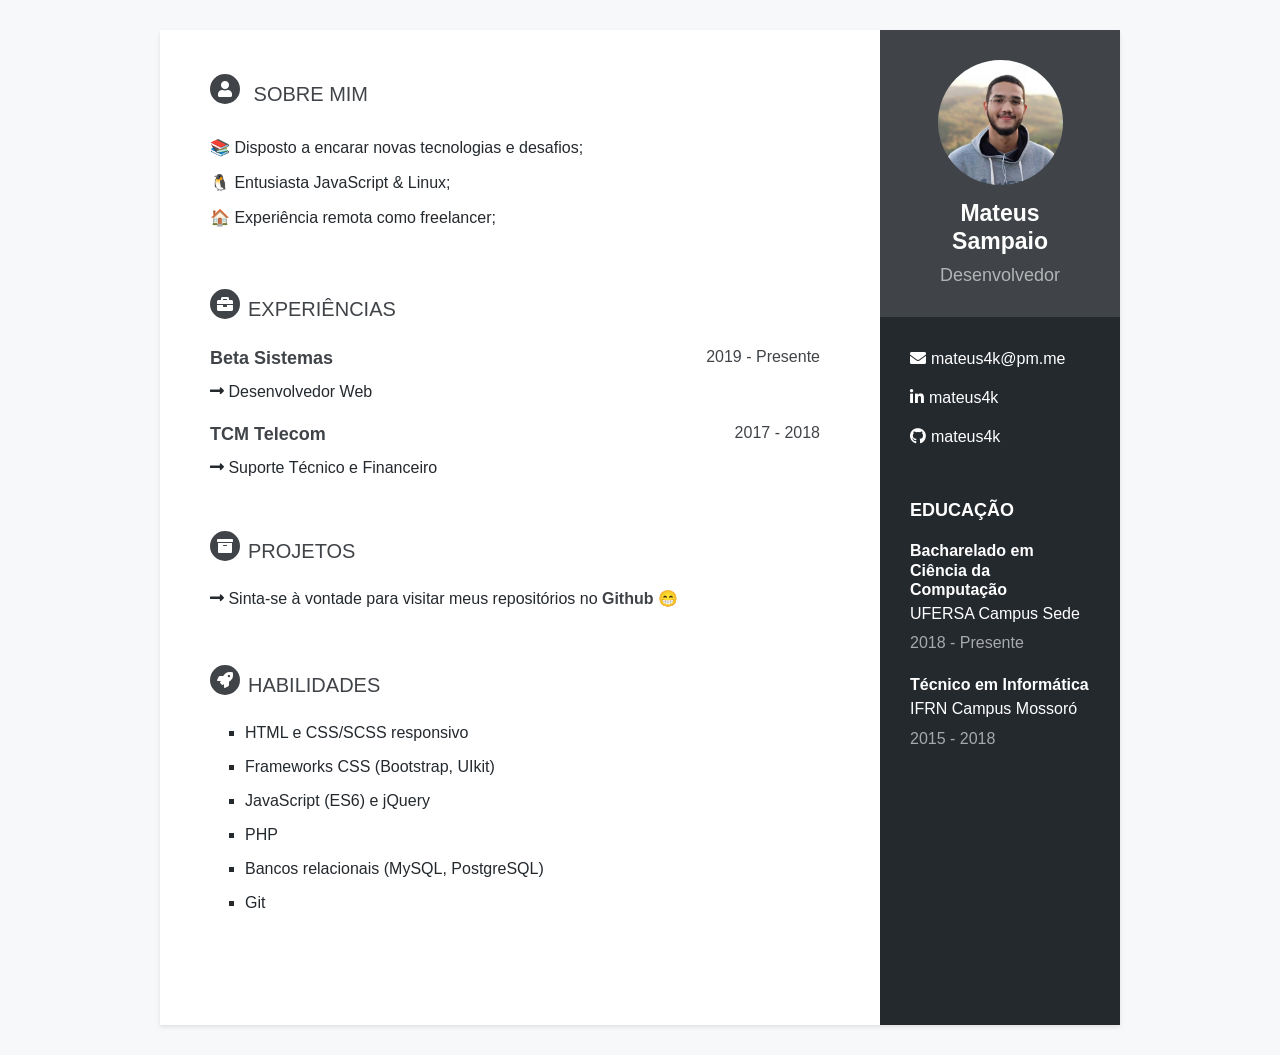
==== index.html @ e85c739e ":zap: Refatoração de código e atualização de conteúdo" ====
<!DOCTYPE html>
<html lang="pt-br">
  <head>
    <meta charset="UTF-8" />
    <meta name="viewport" content="width=device-width, initial-scale=1.0" />
    <meta http-equiv="X-UA-Compatible" content="ie=edge" />
    <meta name="description" content="Portfolio on Github Page" />
    <meta name="author" content="Mateus4k" />
    <title>Mateus Sampaio</title>
    <link rel="shortcut icon" href="assets/images/favicon.ico" />
    <link
      rel="stylesheet"
      href="https://stackpath.bootstrapcdn.com/bootstrap/4.3.1/css/bootstrap.min.css"
      integrity="sha384-ggOyR0iXCbMQv3Xipma34MD+dH/1fQ784/j6cY/iJTQUOhcWr7x9JvoRxT2MZw1T"
      crossorigin="anonymous"
    />
    <link
      rel="stylesheet"
      href="https://use.fontawesome.com/releases/v5.8.1/css/all.css"
      integrity="sha384-50oBUHEmvpQ+1lW4y57PTFmhCaXp0ML5d60M1M7uH2+nqUivzIebhndOJK28anvf"
      crossorigin="anonymous"
    />
    <link rel="stylesheet" href="./assets/css/style.css" />
  </head>
  <body>
    <div class="wrapper">
      <div class="sidebar-wrapper">
        <div class="profile-container">
          <img
            class="profile rounded-circle"
            src="assets/images/profile.png"
            id="profile"
          />
          <h1 class="name" id="name">Mateus Sampaio</h1>
          <h3 class="tagline">Desenvolvedor</h3>
        </div>

        <div class="contact-container container-block">
          <ul class="list-unstyled contact-list">
            <li>
              <i class="fas fa-envelope"></i
              ><a href="mailto: mateus4k@pm.me">mateus4k@pm.me</a>
            </li>
            <li>
              <i class="fab fa-linkedin-in"></i
              ><a
                href="https://www.linkedin.com/in/mateus4k"
                target="_blank"
                rel="noopener noreferrer"
                >mateus4k</a
              >
            </li>
            <li>
              <i class="fab fa-github"></i
              ><a
                href="https://github.com/mateus4k"
                target="_blank"
                rel="noopener noreferrer"
                >mateus4k</a
              >
            </li>
          </ul>
        </div>
        <div class="education-container container-block">
          <h2 class="container-block-title">Educação</h2>
          <div class="item">
            <h4 class="degree">Bacharelado em Ciência da Computação</h4>
            <h5 class="meta">
              <a
                href="https://cc.ufersa.edu.br/"
                target="_blank"
                rel="noopener noreferrer"
                >UFERSA Campus Sede</a
              >
            </h5>
            <div class="time">2018 - Presente</div>
          </div>
          <div class="item">
            <h4 class="degree">Técnico em Informática</h4>
            <h5 class="meta">
              <a
                href="http://portal.ifrn.edu.br/ensino/cursos/cursos-tecnicos-de-nivel-medio/tecnico-integrado/tecnico-em-informatica/"
                target="_blank"
                rel="noopener noreferrer"
                >IFRN Campus Mossoró</a
              >
            </h5>
            <div class="time">2015 - 2018</div>
          </div>
        </div>
      </div>

      <div class="main-wrapper">
        <section class="section">
          <h2 class="section-title">
            <span class="icon-holder"><i class="fas fa-user"></i></span>
            Sobre mim
          </h2>
          <div class="summary">
            <p>
              📚 Disposto a encarar novas tecnologias e desafios;<br />
              🐧 Entusiasta JavaScript & Linux;<br />
              🏠 Experiência remota como freelancer;<br />
            </p>
          </div>
        </section>

        <section class="section">
          <h2 class="section-title">
            <span class="icon-holder"><i class="fas fa-briefcase"></i></span
            >Experiências
          </h2>

          <div class="experience">
            <div class="meta">
              <div class="upper-row">
                <div class="company">
                  <a
                    href="http://betasistemas.com/beta/"
                    target="_blank"
                    rel="noopener noreferrer"
                    >Beta Sistemas</a
                  >
                </div>
                <div class="time">2019 - Presente</div>
              </div>
              <h3 class="job-title">
                <i class="fa fa-long-arrow-alt-right"></i>
                Desenvolvedor Web
              </h3>
            </div>
          </div>

          <div class="experience">
            <div class="meta">
              <div class="upper-row">
                <div class="company">
                  <a
                    href="https://tcmhd.com.br/"
                    target="_blank"
                    rel="noopener noreferrer"
                    >TCM Telecom</a
                  >
                </div>
                <div class="time">2017 - 2018</div>
              </div>
              <h3 class="job-title">
                <i class="fa fa-long-arrow-alt-right"></i>
                Suporte Técnico e Financeiro
              </h3>
            </div>
          </div>
        </section>

        <section class="section projects-section">
          <h2 class="section-title">
            <span class="icon-holder"><i class="fas fa-archive"></i></span
            >Projetos
          </h2>
          <div class="intro">
            <p>
              <i class="fa fa-long-arrow-alt-right"></i>
              Sinta-se à vontade para visitar meus repositórios no
              <a
                href="https://github.com/mateus4k"
                target="_blank"
                rel="noopener noreferrer"
                >Github</a
              >
              😁
            </p>
          </div>
        </section>

        <section class="skills-section section">
          <h2 class="section-title">
            <span class="icon-holder"><i class="fas fa-rocket"></i></span
            >Habilidades
          </h2>
          <ul>
            <li>HTML e CSS/SCSS responsivo</li>
            <li>Frameworks CSS (Bootstrap, UIkit)</li>
            <li>JavaScript (ES6) e jQuery</li>
            <li>PHP</li>
            <li>Bancos relacionais (MySQL, PostgreSQL)</li>
            <li>Git</li>
          </ul>
        </section>
      </div>
    </div>

    <!-- <footer class="footer"><small class="copyright">Designed with <i class="fas fa-heart"></i> by <a href="http://themes.3rdwavemedia.com" target="_blank" rel="noopener noreferrer">Xiaoying Riley</a> for developers</small></footer> -->

    <script
      src="https://code.jquery.com/jquery-3.3.1.slim.min.js"
      integrity="sha384-q8i/X+965DzO0rT7abK41JStQIAqVgRVzpbzo5smXKp4YfRvH+8abtTE1Pi6jizo"
      crossorigin="anonymous"
    ></script>
    <script
      src="https://cdnjs.cloudflare.com/ajax/libs/popper.js/1.14.7/umd/popper.min.js"
      integrity="sha384-UO2eT0CpHqdSJQ6hJty5KVphtPhzWj9WO1clHTMGa3JDZwrnQq4sF86dIHNDz0W1"
      crossorigin="anonymous"
    ></script>
    <script
      src="https://stackpath.bootstrapcdn.com/bootstrap/4.3.1/js/bootstrap.min.js"
      integrity="sha384-JjSmVgyd0p3pXB1rRibZUAYoIIy6OrQ6VrjIEaFf/nJGzIxFDsf4x0xIM+B07jRM"
      crossorigin="anonymous"
    ></script>
  </body>
</html>
---- assets/css/style.css ----
/*! 
 * Designed with  by Xiaoying Riley for developers
 * Template Name: Orbit - Bootstrap 4 Resume/CV Template for Developers
 * Version: 2.0
 * Author: Xiaoying Riley
 * Copyright: 3rd Wave Media
 * Twitter: @3rdwave_themes
 * License: Creative Commons Attribution 3.0 License
 * Website: http://themes.3rdwavemedia.com/
*/

:root {
  --lightGrey: #404448;
  --darkGrey: #24292e;
  --iceWhite: #f6f8fa;
}

* {
  margin: 0;
  box-sizing: border-box;
  outline: 0;
  transition: all 0.3s;
}

html,
body {
  font-family: sans-serif;
  font-size: 16px;
  color: var(--darkGrey);
  background: var(--iceWhite);
}

h1,
h2,
h3,
h4,
h5,
h6 {
  font-weight: 700;
}

a {
  color: var(--lightGrey);
}

a:hover {
  text-decoration: none;
  color: var(--darkGrey);
}

a:focus {
  text-decoration: none;
}

p {
  line-height: 1.5;
}

.wrapper {
  background: var(--darkGrey);
  max-width: 960px;
  margin: 30px auto;
  position: relative;
  -webkit-box-shadow: 0px 2px 4px rgba(0, 0, 0, 0.1);
  -moz-box-shadow: 0px 2px 4px rgba(0, 0, 0, 0.1);
  box-shadow: 0px 2px 4px rgba(0, 0, 0, 0.1);
}

.sidebar-wrapper {
  background: var(--darkGrey);
  position: absolute;
  right: 0;
  width: 240px;
  height: 100%;
  min-height: 800px;
  color: white;
}

.sidebar-wrapper a {
  color: white;
}

.sidebar-wrapper .profile-container {
  padding: 30px;
  background: var(--lightGrey);
  text-align: center;
  color: white;
}

.sidebar-wrapper .name {
  font-size: 32px;
  font-weight: 900;
  margin-top: 0;
  margin-bottom: 10px;
}

.sidebar-wrapper .tagline {
  color: rgba(255, 255, 255, 0.6);
  font-size: 18px;
  font-weight: 400;
  margin-top: 0;
  margin-bottom: 0;
}

.sidebar-wrapper .profile {
  margin-bottom: 15px;
}

.sidebar-wrapper .contact-list .svg-inline--fa {
  margin-right: 5px;
  font-size: 20px;
  vertical-align: middle;
}

.sidebar-wrapper .contact-list li {
  margin-bottom: 15px;
}

.sidebar-wrapper .contact-list li:last-child {
  margin-bottom: 0;
}

.sidebar-wrapper .contact-list .email .svg-inline--fa {
  font-size: 16px;
}

.sidebar-wrapper .container-block {
  padding: 30px;
}

.sidebar-wrapper .container-block-title {
  text-transform: uppercase;
  font-size: 18px;
  font-weight: 700;
  margin-top: 0;
  margin-bottom: 15px;
}

.sidebar-wrapper .degree {
  font-size: 16px;
  margin-top: 0;
  margin-bottom: 5px;
}
.sidebar-wrapper .education-container {
  margin-top: -25px;
  margin-bottom: 10px;
}

.sidebar-wrapper .education-container .meta {
  color: rgba(255, 255, 255, 0.6);
  font-weight: 500;
  font-size: 16px;
}

.sidebar-wrapper .education-container .time {
  color: rgba(255, 255, 255, 0.6);
  font-weight: 500;
  margin-bottom: 0px;
}

.sidebar-wrapper .education-container .item {
  margin-top: 20px;
  margin-bottom: 20px;
}

.sidebar-wrapper .languages-container .lang-desc {
  color: rgba(255, 255, 255, 0.6);
}

.sidebar-wrapper .languages-list {
  margin-bottom: 0;
}

.sidebar-wrapper .languages-list li {
  margin-bottom: 10px;
}

.sidebar-wrapper .languages-list li:last-child {
  margin-bottom: 0;
}

.sidebar-wrapper .interests-list {
  margin-bottom: 0;
}

.sidebar-wrapper .interests-list li {
  margin-bottom: 10px;
}

.sidebar-wrapper .interests-list li:last-child {
  margin-bottom: 0;
}

.main-wrapper {
  background: white;
  padding: 50px;
  padding-right: 300px;
}

.main-wrapper .summary p {
  line-height: 35px;
}

.main-wrapper .section-title {
  text-transform: uppercase;
  font-size: 20px;
  font-weight: 500;
  color: var(--lightGrey);
  position: relative;
  margin-top: 0;
  margin-bottom: 20px;
}

.main-wrapper .section-title .icon-holder {
  width: 30px;
  height: 30px;
  margin-right: 8px;
  display: inline-block;
  color: white;
  -webkit-border-radius: 50%;
  -moz-border-radius: 50%;
  -ms-border-radius: 50%;
  -o-border-radius: 50%;
  border-radius: 50%;
  -moz-background-clip: padding;
  -webkit-background-clip: padding-box;
  background-clip: padding-box;
  background: var(--lightGrey);
  text-align: center;
  font-size: 16px;
  position: relative;
  top: -6px;
}

.main-wrapper .section-title .fas {
  margin: -6px;
  margin-bottom: -6px;
  padding: 13px;
}

.main-wrapper .section-title .icon-holder .svg-inline--fa {
  font-size: 14px;
  margin-top: 6px;
}

i .section-title .fas {
  top: -160px;
}
i .section-title .fab {
  top: -16px;
}

.main-wrapper .section {
  margin-bottom: 60px;
}

.main-wrapper .upper-row {
  position: relative;
  overflow: hidden;
  margin-bottom: 2px;
}

.main-wrapper .experience {
  margin-top: 20px;
  margin-bottom: 20px;
}

.main-wrapper .job-title {
  color: var(--darkGrey);
  font-size: 16px;
  margin-top: 10px;
  font-weight: 400;
}

.main-wrapper .time {
  position: absolute;
  right: 0;
  top: 0;
  color: var(--lightGrey);
}

.main-wrapper .company a {
  margin-bottom: 10px;
  color: var(--lightGrey);
  font-size: 18px;
  font-weight: bold;
}

.main-wrapper .project-title {
  font-size: 16px;
  font-weight: 400;
  margin-top: 0;
  margin-bottom: 5px;
  font-weight: bold;
}

.main-wrapper .projects-section .intro {
  font-weight: 400;
  margin-bottom: 30px;
}

.main-wrapper .projects-section .intro a {
  color: var(--lightGrey);
  font-weight: 600;
  text-decoration: none;
}

.main-wrapper .projects-section .item {
  margin-bottom: 15px;
}

.skills-section .footer {
  padding: 30px;
  padding-top: 30px;
}

.skills-section ul {
  margin-left: -5px;
  list-style-type: square;
}

.skills-section ul li {
  margin-top: 10px;
  margin-bottom: 10px;
}

@media (max-width: 767.98px) {
  .wrapper {
    margin: 0 auto;
  }

  .sidebar-wrapper {
    position: static;
    width: inherit;
  }
  .main-wrapper {
    padding: 30px;
  }
  .main-wrapper .time {
    position: static;
    display: block;
    margin-top: 5px;
  }
  .main-wrapper .upper-row {
    margin-bottom: 0;
  }
}

#profile {
  max-width: 125px;
  max-height: 125px;
  width: auto;
  height: auto;
}

#name {
  font-size: 23px;
}

.fas {
  padding: 0 5px 0 0;
}
.fab {
  padding: 0 5px 0 0;
}
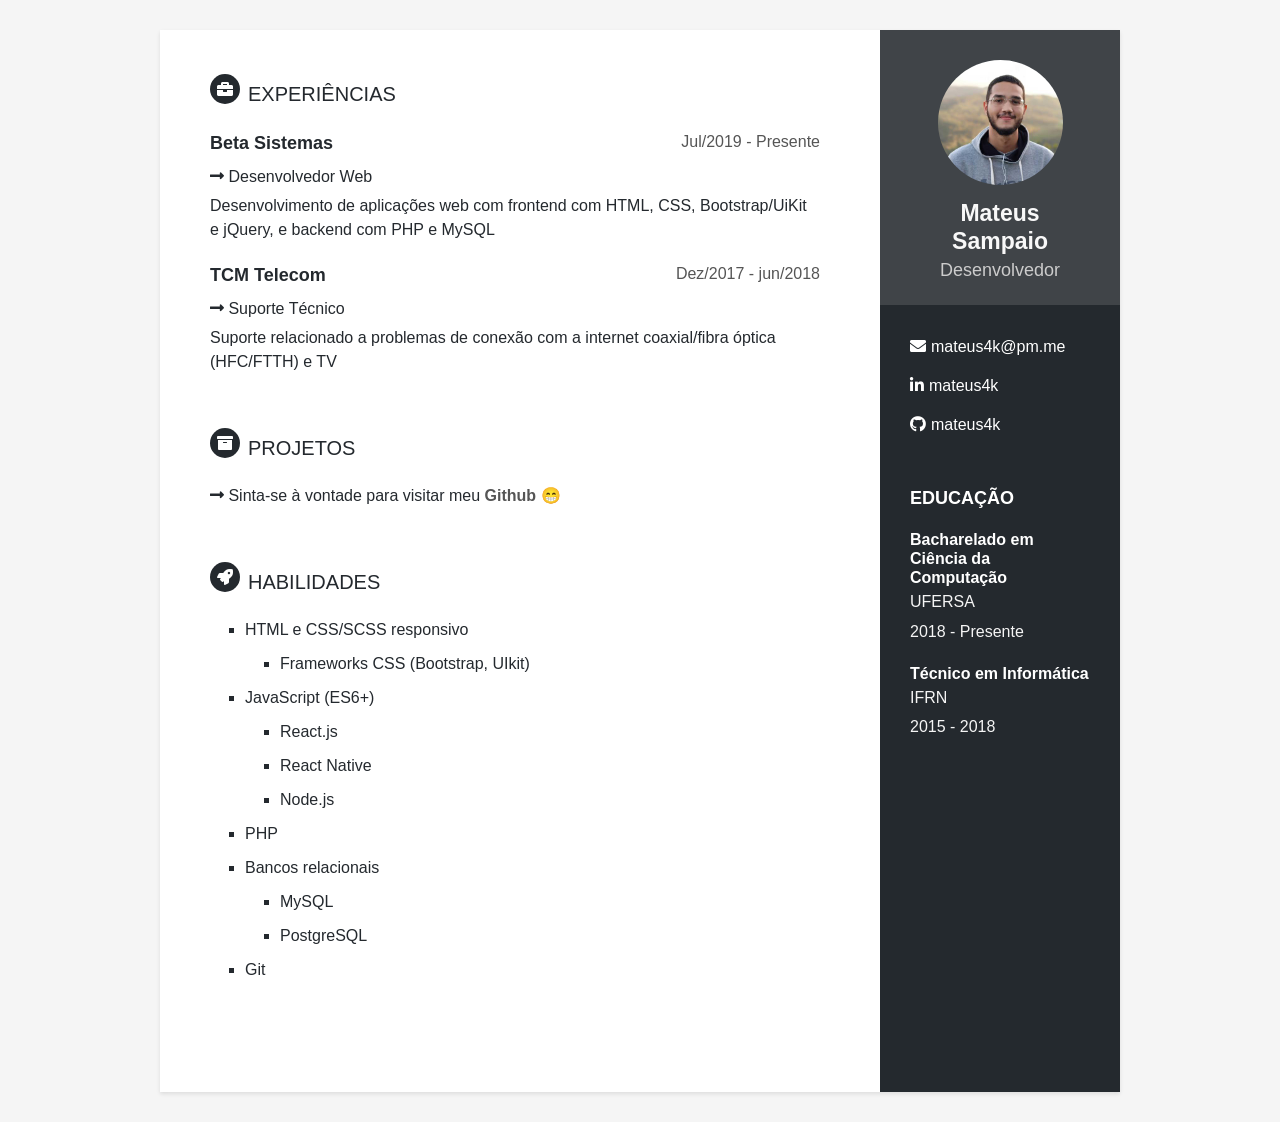
==== commit e3f810c7: ":rocket: Themecolor" ====
--- a/index.html
+++ b/index.html
@@ -65,45 +65,27 @@
           <h2 class="container-block-title">Educação</h2>
           <div class="item">
             <h4 class="degree">Bacharelado em Ciência da Computação</h4>
-            <h5 class="meta">
-              <a
-                href="https://cc.ufersa.edu.br/"
-                target="_blank"
-                rel="noopener noreferrer"
-                >UFERSA Campus Sede</a
-              >
-            </h5>
+            <h5 class="meta">UFERSA</h5>
             <div class="time">2018 - Presente</div>
           </div>
           <div class="item">
             <h4 class="degree">Técnico em Informática</h4>
-            <h5 class="meta">
-              <a
-                href="http://portal.ifrn.edu.br/ensino/cursos/cursos-tecnicos-de-nivel-medio/tecnico-integrado/tecnico-em-informatica/"
-                target="_blank"
-                rel="noopener noreferrer"
-                >IFRN Campus Mossoró</a
-              >
-            </h5>
+            <h5 class="meta">IFRN</h5>
             <div class="time">2015 - 2018</div>
           </div>
         </div>
       </div>
 
       <div class="main-wrapper">
-        <section class="section">
+        <!-- <section class="section">
           <h2 class="section-title">
             <span class="icon-holder"><i class="fas fa-user"></i></span>
             Sobre mim
           </h2>
           <div class="summary">
-            <p>
-              📚 Disposto a encarar novas tecnologias e desafios;<br />
-              🐧 Entusiasta JavaScript & Linux;<br />
-              🏠 Experiência remota como freelancer;<br />
-            </p>
-          </div>
-        </section>
+            <p></p>
+          </div>
+        </section> -->
 
         <section class="section">
           <h2 class="section-title">
@@ -119,15 +101,20 @@
                     href="http://betasistemas.com/beta/"
                     target="_blank"
                     rel="noopener noreferrer"
-                    >Beta Sistemas</a
                   >
+                    Beta Sistemas
+                  </a>
                 </div>
-                <div class="time">2019 - Presente</div>
+                <div class="time">Jul/2019 - Presente</div>
               </div>
               <h3 class="job-title">
                 <i class="fa fa-long-arrow-alt-right"></i>
                 Desenvolvedor Web
               </h3>
+              <span class="job-description">
+                Desenvolvimento de aplicações web com frontend com HTML, CSS,
+                Bootstrap/UiKit e jQuery, e backend com PHP e MySQL
+              </span>
             </div>
           </div>
 
@@ -142,12 +129,16 @@
                     >TCM Telecom</a
                   >
                 </div>
-                <div class="time">2017 - 2018</div>
+                <div class="time">Dez/2017 - jun/2018</div>
               </div>
               <h3 class="job-title">
                 <i class="fa fa-long-arrow-alt-right"></i>
-                Suporte Técnico e Financeiro
+                Suporte Técnico
               </h3>
+              <span class="job-description">
+                Suporte relacionado a problemas de conexão com a internet
+                coaxial/fibra óptica (HFC/FTTH) e TV
+              </span>
             </div>
           </div>
         </section>
@@ -160,7 +151,7 @@
           <div class="intro">
             <p>
               <i class="fa fa-long-arrow-alt-right"></i>
-              Sinta-se à vontade para visitar meus repositórios no
+              Sinta-se à vontade para visitar meu
               <a
                 href="https://github.com/mateus4k"
                 target="_blank"
@@ -179,18 +170,27 @@
           </h2>
           <ul>
             <li>HTML e CSS/SCSS responsivo</li>
-            <li>Frameworks CSS (Bootstrap, UIkit)</li>
-            <li>JavaScript (ES6) e jQuery</li>
+            <ul>
+              <li>Frameworks CSS (Bootstrap, UIkit)</li>
+            </ul>
+            <li>JavaScript (ES6+)</li>
+            <ul>
+              <li>React.js</li>
+              <li>React Native</li>
+              <li>Node.js</li>
+            </ul>
             <li>PHP</li>
-            <li>Bancos relacionais (MySQL, PostgreSQL)</li>
+            <li>Bancos relacionais</li>
+            <ul>
+              <li>MySQL</li>
+              <li>PostgreSQL</li>
+            </ul>
             <li>Git</li>
           </ul>
         </section>
       </div>
     </div>
 
-    <!-- <footer class="footer"><small class="copyright">Designed with <i class="fas fa-heart"></i> by <a href="http://themes.3rdwavemedia.com" target="_blank" rel="noopener noreferrer">Xiaoying Riley</a> for developers</small></footer> -->
-
     <script
       src="https://code.jquery.com/jquery-3.3.1.slim.min.js"
       integrity="sha384-q8i/X+965DzO0rT7abK41JStQIAqVgRVzpbzo5smXKp4YfRvH+8abtTE1Pi6jizo"
--- a/assets/css/style.css
+++ b/assets/css/style.css
@@ -10,9 +10,12 @@
 */
 
 :root {
-  --lightGrey: #404448;
-  --darkGrey: #24292e;
-  --iceWhite: #f6f8fa;
+  --themeColor: #404448;
+  --nameColor: #f8f8f8;
+  --descriptionColor: #ccc;
+  --black: #24292e;
+  --grey: #555;
+  --iceWhite: #f5f5f5;
 }
 
 * {
@@ -24,9 +27,9 @@
 
 html,
 body {
-  font-family: sans-serif;
-  font-size: 16px;
-  color: var(--darkGrey);
+  font-family: 'Open Sans', sans-serif;
+  font-size: 16px;
+  color: var(--black);
   background: var(--iceWhite);
 }
 
@@ -40,12 +43,12 @@
 }
 
 a {
-  color: var(--lightGrey);
+  color: var(--black);
 }
 
 a:hover {
   text-decoration: none;
-  color: var(--darkGrey);
+  color: var(--black);
 }
 
 a:focus {
@@ -57,7 +60,7 @@
 }
 
 .wrapper {
-  background: var(--darkGrey);
+  background: var(--black);
   max-width: 960px;
   margin: 30px auto;
   position: relative;
@@ -67,12 +70,11 @@
 }
 
 .sidebar-wrapper {
-  background: var(--darkGrey);
+  background: var(--black);
   position: absolute;
   right: 0;
   width: 240px;
   height: 100%;
-  min-height: 800px;
   color: white;
 }
 
@@ -82,9 +84,9 @@
 
 .sidebar-wrapper .profile-container {
   padding: 30px;
-  background: var(--lightGrey);
+  background: var(--themeColor);
   text-align: center;
-  color: white;
+  color: var(--nameColor);
 }
 
 .sidebar-wrapper .name {
@@ -95,11 +97,11 @@
 }
 
 .sidebar-wrapper .tagline {
-  color: rgba(255, 255, 255, 0.6);
+  color: var(--descriptionColor);
   font-size: 18px;
   font-weight: 400;
-  margin-top: 0;
-  margin-bottom: 0;
+  margin: 0 auto;
+  line-height: 10px;
 }
 
 .sidebar-wrapper .profile {
@@ -147,13 +149,13 @@
 }
 
 .sidebar-wrapper .education-container .meta {
-  color: rgba(255, 255, 255, 0.6);
+  color: var(--iceWhite);
   font-weight: 500;
   font-size: 16px;
 }
 
 .sidebar-wrapper .education-container .time {
-  color: rgba(255, 255, 255, 0.6);
+  color: var(--iceWhite);
   font-weight: 500;
   margin-bottom: 0px;
 }
@@ -164,7 +166,7 @@
 }
 
 .sidebar-wrapper .languages-container .lang-desc {
-  color: rgba(255, 255, 255, 0.6);
+  color: var(--iceWhite);
 }
 
 .sidebar-wrapper .languages-list {
@@ -205,7 +207,7 @@
   text-transform: uppercase;
   font-size: 20px;
   font-weight: 500;
-  color: var(--lightGrey);
+  color: var(--black);
   position: relative;
   margin-top: 0;
   margin-bottom: 20px;
@@ -225,7 +227,7 @@
   -moz-background-clip: padding;
   -webkit-background-clip: padding-box;
   background-clip: padding-box;
-  background: var(--lightGrey);
+  background: var(--black);
   text-align: center;
   font-size: 16px;
   position: relative;
@@ -266,7 +268,7 @@
 }
 
 .main-wrapper .job-title {
-  color: var(--darkGrey);
+  color: var(--black);
   font-size: 16px;
   margin-top: 10px;
   font-weight: 400;
@@ -276,12 +278,12 @@
   position: absolute;
   right: 0;
   top: 0;
-  color: var(--lightGrey);
+  color: var(--grey);
 }
 
 .main-wrapper .company a {
   margin-bottom: 10px;
-  color: var(--lightGrey);
+  color: var(--black);
   font-size: 18px;
   font-weight: bold;
 }
@@ -300,7 +302,7 @@
 }
 
 .main-wrapper .projects-section .intro a {
-  color: var(--lightGrey);
+  color: var(--grey);
   font-weight: 600;
   text-decoration: none;
 }
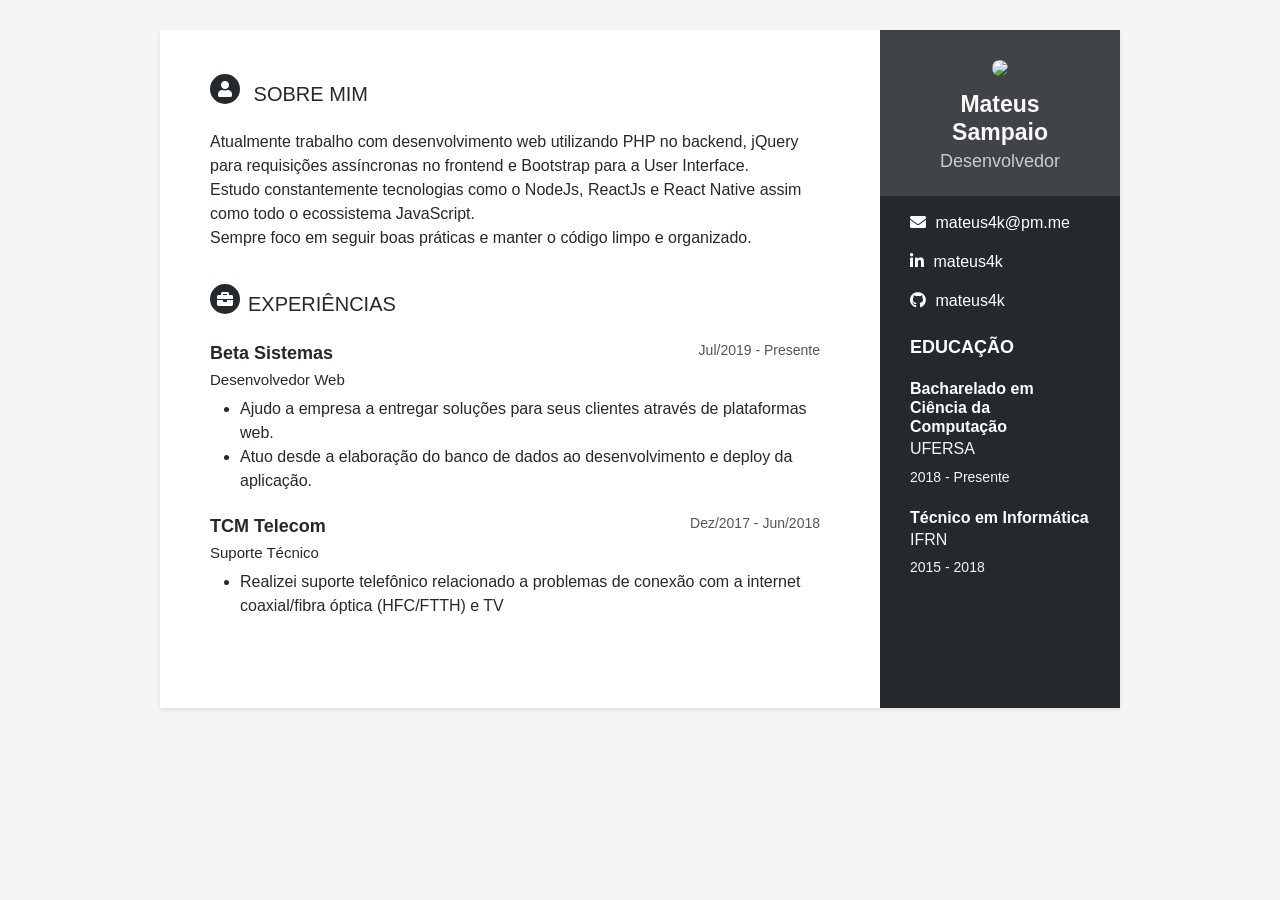
==== commit 4d6a4170: ":rocket: Some info updates" ====
--- a/index.html
+++ b/index.html
@@ -24,40 +24,42 @@
   </head>
   <body>
     <div class="wrapper">
+      <!-- SIDEBAR -->
       <div class="sidebar-wrapper">
         <div class="profile-container">
           <img
             class="profile rounded-circle"
-            src="assets/images/profile.png"
+            src="https://avatars0.githubusercontent.com/u/30202634?s=460&v=4"
             id="profile"
           />
           <h1 class="name" id="name">Mateus Sampaio</h1>
           <h3 class="tagline">Desenvolvedor</h3>
         </div>
-
         <div class="contact-container container-block">
           <ul class="list-unstyled contact-list">
             <li>
-              <i class="fas fa-envelope"></i
-              ><a href="mailto: mateus4k@pm.me">mateus4k@pm.me</a>
+              <i class="fas fa-envelope"></i>
+              <a href="mailto: mateus4k@pm.me">mateus4k@pm.me</a>
             </li>
             <li>
-              <i class="fab fa-linkedin-in"></i
-              ><a
+              <i class="fab fa-linkedin-in"></i>
+              <a
                 href="https://www.linkedin.com/in/mateus4k"
                 target="_blank"
                 rel="noopener noreferrer"
-                >mateus4k</a
               >
+                mateus4k
+              </a>
             </li>
             <li>
-              <i class="fab fa-github"></i
-              ><a
+              <i class="fab fa-github"></i>
+              <a
                 href="https://github.com/mateus4k"
                 target="_blank"
                 rel="noopener noreferrer"
-                >mateus4k</a
               >
+                mateus4k
+              </a>
             </li>
           </ul>
         </div>
@@ -76,17 +78,30 @@
         </div>
       </div>
 
+      <!-- MAIN -->
       <div class="main-wrapper">
-        <!-- <section class="section">
+        <!-- SOBRE MIM -->
+        <section class="section">
           <h2 class="section-title">
             <span class="icon-holder"><i class="fas fa-user"></i></span>
             Sobre mim
           </h2>
           <div class="summary">
-            <p></p>
-          </div>
-        </section> -->
-
+            <p>
+              Atualmente trabalho com desenvolvimento web utilizando PHP no
+              backend, jQuery para requisições assíncronas no frontend e
+              Bootstrap para a User Interface.
+              <br />
+              Estudo constantemente tecnologias como o NodeJs, ReactJs e React
+              Native assim como todo o ecossistema JavaScript.
+              <br />
+              Sempre foco em seguir boas práticas e manter o código limpo e
+              organizado.
+            </p>
+          </div>
+        </section>
+
+        <!-- EXPERIÊNCIAS -->
         <section class="section">
           <h2 class="section-title">
             <span class="icon-holder"><i class="fas fa-briefcase"></i></span
@@ -108,12 +123,19 @@
                 <div class="time">Jul/2019 - Presente</div>
               </div>
               <h3 class="job-title">
-                <i class="fa fa-long-arrow-alt-right"></i>
                 Desenvolvedor Web
               </h3>
               <span class="job-description">
-                Desenvolvimento de aplicações web com frontend com HTML, CSS,
-                Bootstrap/UiKit e jQuery, e backend com PHP e MySQL
+                <ul>
+                  <li>
+                    Ajudo a empresa a entregar soluções para seus clientes
+                    através de plataformas web.
+                  </li>
+                  <li>
+                    Atuo desde a elaboração do banco de dados ao desenvolvimento
+                    e deploy da aplicação.
+                  </li>
+                </ul>
               </span>
             </div>
           </div>
@@ -126,31 +148,36 @@
                     href="https://tcmhd.com.br/"
                     target="_blank"
                     rel="noopener noreferrer"
-                    >TCM Telecom</a
                   >
+                    TCM Telecom
+                  </a>
                 </div>
-                <div class="time">Dez/2017 - jun/2018</div>
+                <div class="time">Dez/2017 - Jun/2018</div>
               </div>
               <h3 class="job-title">
-                <i class="fa fa-long-arrow-alt-right"></i>
                 Suporte Técnico
               </h3>
               <span class="job-description">
-                Suporte relacionado a problemas de conexão com a internet
-                coaxial/fibra óptica (HFC/FTTH) e TV
+                <ul>
+                  <li>
+                    Realizei suporte telefônico relacionado a problemas de
+                    conexão com a internet coaxial/fibra óptica (HFC/FTTH) e TV
+                  </li>
+                </ul>
               </span>
             </div>
           </div>
         </section>
 
-        <section class="section projects-section">
+        <!-- PROJETOS -->
+        <!-- <section class="section projects-section">
           <h2 class="section-title">
             <span class="icon-holder"><i class="fas fa-archive"></i></span
             >Projetos
           </h2>
           <div class="intro">
             <p>
-              <i class="fa fa-long-arrow-alt-right"></i>
+              <i class="fa fa-angle-right fa-xs"></i>
               Sinta-se à vontade para visitar meu
               <a
                 href="https://github.com/mateus4k"
@@ -161,9 +188,10 @@
               😁
             </p>
           </div>
-        </section>
-
-        <section class="skills-section section">
+        </section> -->
+
+        <!-- HABILIDADES -->
+        <!-- <section class="skills-section section">
           <h2 class="section-title">
             <span class="icon-holder"><i class="fas fa-rocket"></i></span
             >Habilidades
@@ -187,10 +215,9 @@
             </ul>
             <li>Git</li>
           </ul>
-        </section>
+        </section> -->
       </div>
     </div>
-
     <script
       src="https://code.jquery.com/jquery-3.3.1.slim.min.js"
       integrity="sha384-q8i/X+965DzO0rT7abK41JStQIAqVgRVzpbzo5smXKp4YfRvH+8abtTE1Pi6jizo"
--- a/assets/css/style.css
+++ b/assets/css/style.css
@@ -127,21 +127,21 @@
 }
 
 .sidebar-wrapper .container-block {
-  padding: 30px;
+  padding: 15px 30px;
 }
 
 .sidebar-wrapper .container-block-title {
   text-transform: uppercase;
   font-size: 18px;
   font-weight: 700;
+  margin: 3px 0;
+}
+
+.sidebar-wrapper .degree {
+  font-size: 16px;
+  font-weight: 600;
   margin-top: 0;
-  margin-bottom: 15px;
-}
-
-.sidebar-wrapper .degree {
-  font-size: 16px;
-  margin-top: 0;
-  margin-bottom: 5px;
+  margin-bottom: 3px;
 }
 .sidebar-wrapper .education-container {
   margin-top: -25px;
@@ -200,7 +200,7 @@
 }
 
 .main-wrapper .summary p {
-  line-height: 35px;
+  line-height: 24px;
 }
 
 .main-wrapper .section-title {
@@ -253,7 +253,7 @@
 }
 
 .main-wrapper .section {
-  margin-bottom: 60px;
+  margin-bottom: 40px;
 }
 
 .main-wrapper .upper-row {
@@ -269,8 +269,8 @@
 
 .main-wrapper .job-title {
   color: var(--black);
-  font-size: 16px;
-  margin-top: 10px;
+  font-size: 15px;
+  margin-top: 4px;
   font-weight: 400;
 }
 
@@ -278,6 +278,10 @@
   position: absolute;
   right: 0;
   top: 0;
+}
+
+.time {
+  font-size: 14px;
   color: var(--grey);
 }
 
@@ -365,3 +369,7 @@
 .fab {
   padding: 0 5px 0 0;
 }
+
+.job-description ul {
+  margin-left: -10px;
+}
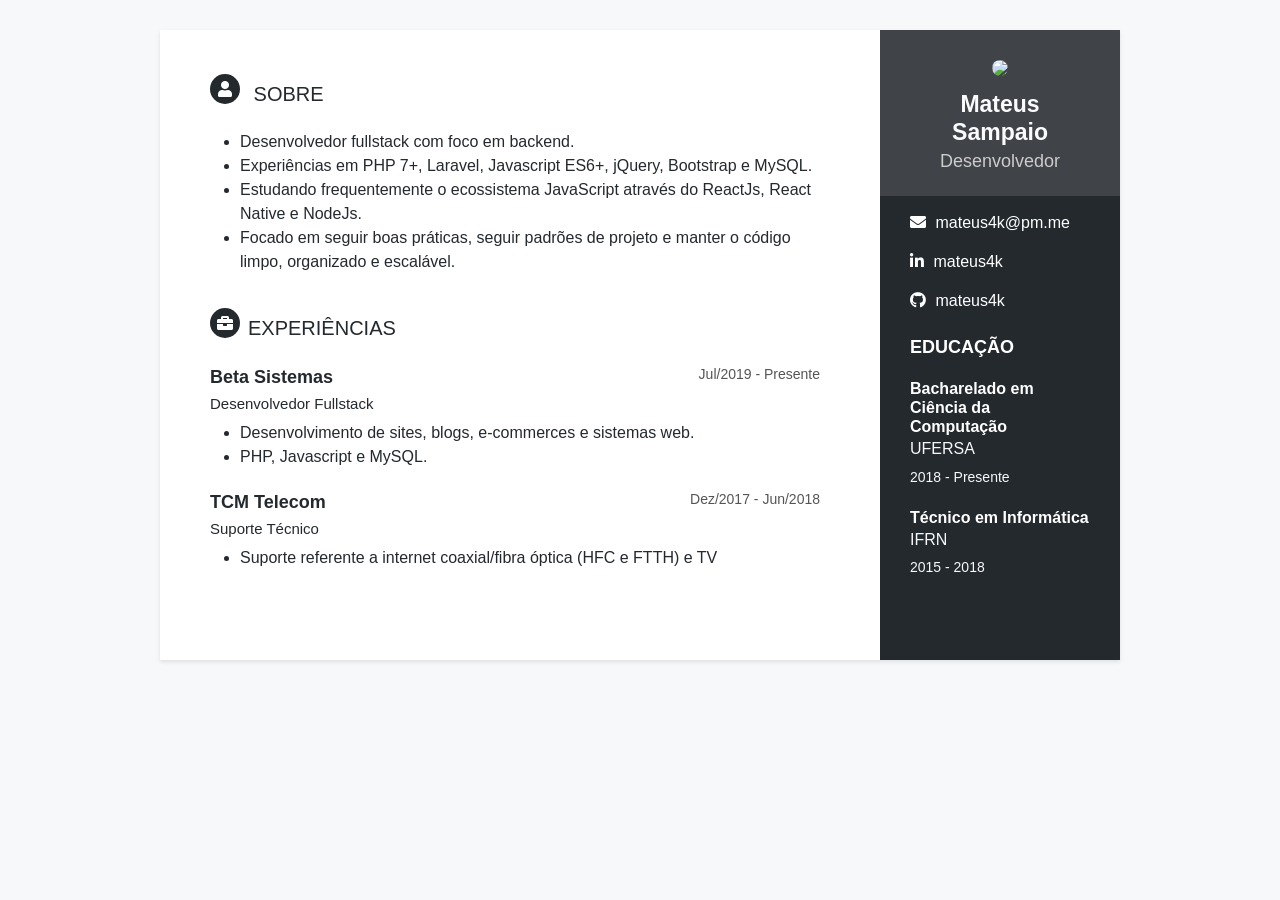
==== commit b6f65ad8: ":star: Update info" ====
--- a/index.html
+++ b/index.html
@@ -33,7 +33,7 @@
             id="profile"
           />
           <h1 class="name" id="name">Mateus Sampaio</h1>
-          <h3 class="tagline">Desenvolvedor</h3>
+          <h4 class="tagline">Desenvolvedor</h4>
         </div>
         <div class="contact-container container-block">
           <ul class="list-unstyled contact-list">
@@ -84,20 +84,26 @@
         <section class="section">
           <h2 class="section-title">
             <span class="icon-holder"><i class="fas fa-user"></i></span>
-            Sobre mim
+            Sobre
           </h2>
           <div class="summary">
-            <p>
-              Atualmente trabalho com desenvolvimento web utilizando PHP no
-              backend, jQuery para requisições assíncronas no frontend e
-              Bootstrap para a User Interface.
-              <br />
-              Estudo constantemente tecnologias como o NodeJs, ReactJs e React
-              Native assim como todo o ecossistema JavaScript.
-              <br />
-              Sempre foco em seguir boas práticas e manter o código limpo e
-              organizado.
-            </p>
+            <ul>
+              <li>
+                Desenvolvedor fullstack com foco em backend.
+              </li>
+              <li>
+                Experiências em PHP 7+, Laravel, Javascript ES6+, jQuery,
+                Bootstrap e MySQL.
+              </li>
+              <li>
+                Estudando frequentemente o ecossistema JavaScript através do
+                ReactJs, React Native e NodeJs.
+              </li>
+              <li>
+                Focado em seguir boas práticas, seguir padrões de projeto e
+                manter o código limpo, organizado e escalável.
+              </li>
+            </ul>
           </div>
         </section>
 
@@ -123,17 +129,15 @@
                 <div class="time">Jul/2019 - Presente</div>
               </div>
               <h3 class="job-title">
-                Desenvolvedor Web
+                Desenvolvedor Fullstack
               </h3>
               <span class="job-description">
                 <ul>
                   <li>
-                    Ajudo a empresa a entregar soluções para seus clientes
-                    através de plataformas web.
+                    Desenvolvimento de sites, blogs, e-commerces e sistemas web.
                   </li>
                   <li>
-                    Atuo desde a elaboração do banco de dados ao desenvolvimento
-                    e deploy da aplicação.
+                    PHP, Javascript e MySQL.
                   </li>
                 </ul>
               </span>
@@ -160,62 +164,14 @@
               <span class="job-description">
                 <ul>
                   <li>
-                    Realizei suporte telefônico relacionado a problemas de
-                    conexão com a internet coaxial/fibra óptica (HFC/FTTH) e TV
+                    Suporte referente a internet coaxial/fibra óptica (HFC e
+                    FTTH) e TV
                   </li>
                 </ul>
               </span>
             </div>
           </div>
         </section>
-
-        <!-- PROJETOS -->
-        <!-- <section class="section projects-section">
-          <h2 class="section-title">
-            <span class="icon-holder"><i class="fas fa-archive"></i></span
-            >Projetos
-          </h2>
-          <div class="intro">
-            <p>
-              <i class="fa fa-angle-right fa-xs"></i>
-              Sinta-se à vontade para visitar meu
-              <a
-                href="https://github.com/mateus4k"
-                target="_blank"
-                rel="noopener noreferrer"
-                >Github</a
-              >
-              😁
-            </p>
-          </div>
-        </section> -->
-
-        <!-- HABILIDADES -->
-        <!-- <section class="skills-section section">
-          <h2 class="section-title">
-            <span class="icon-holder"><i class="fas fa-rocket"></i></span
-            >Habilidades
-          </h2>
-          <ul>
-            <li>HTML e CSS/SCSS responsivo</li>
-            <ul>
-              <li>Frameworks CSS (Bootstrap, UIkit)</li>
-            </ul>
-            <li>JavaScript (ES6+)</li>
-            <ul>
-              <li>React.js</li>
-              <li>React Native</li>
-              <li>Node.js</li>
-            </ul>
-            <li>PHP</li>
-            <li>Bancos relacionais</li>
-            <ul>
-              <li>MySQL</li>
-              <li>PostgreSQL</li>
-            </ul>
-            <li>Git</li>
-          </ul>
-        </section> -->
       </div>
     </div>
     <script
--- a/assets/css/style.css
+++ b/assets/css/style.css
@@ -11,11 +11,11 @@
 
 :root {
   --themeColor: #404448;
-  --nameColor: #f8f8f8;
+  --nameColor: #fafbfc;
   --descriptionColor: #ccc;
   --black: #24292e;
   --grey: #555;
-  --iceWhite: #f5f5f5;
+  --iceWhite: #f6f8fa;
 }
 
 * {
@@ -27,7 +27,7 @@
 
 html,
 body {
-  font-family: 'Open Sans', sans-serif;
+  font-family: "Open Sans", sans-serif;
   font-size: 16px;
   color: var(--black);
   background: var(--iceWhite);
@@ -199,8 +199,8 @@
   padding-right: 300px;
 }
 
-.main-wrapper .summary p {
-  line-height: 24px;
+.main-wrapper .summary ul {
+  margin-left: -10px;
 }
 
 .main-wrapper .section-title {
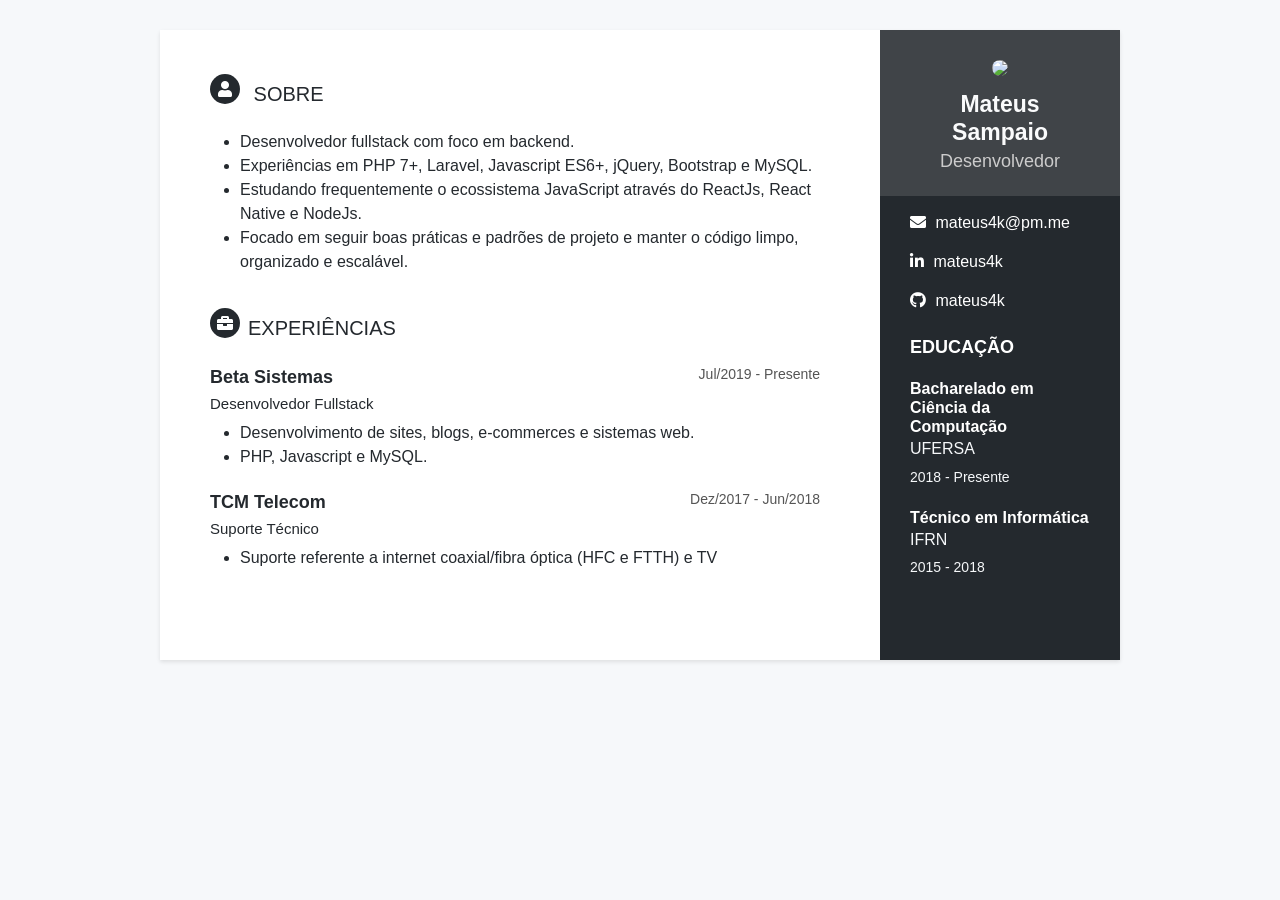
==== commit 52726653: "Fix grammatical concordance error" ====
--- a/index.html
+++ b/index.html
@@ -100,8 +100,8 @@
                 ReactJs, React Native e NodeJs.
               </li>
               <li>
-                Focado em seguir boas práticas, seguir padrões de projeto e
-                manter o código limpo, organizado e escalável.
+                Focado em seguir boas práticas e padrões de projeto e manter o
+                código limpo, organizado e escalável.
               </li>
             </ul>
           </div>
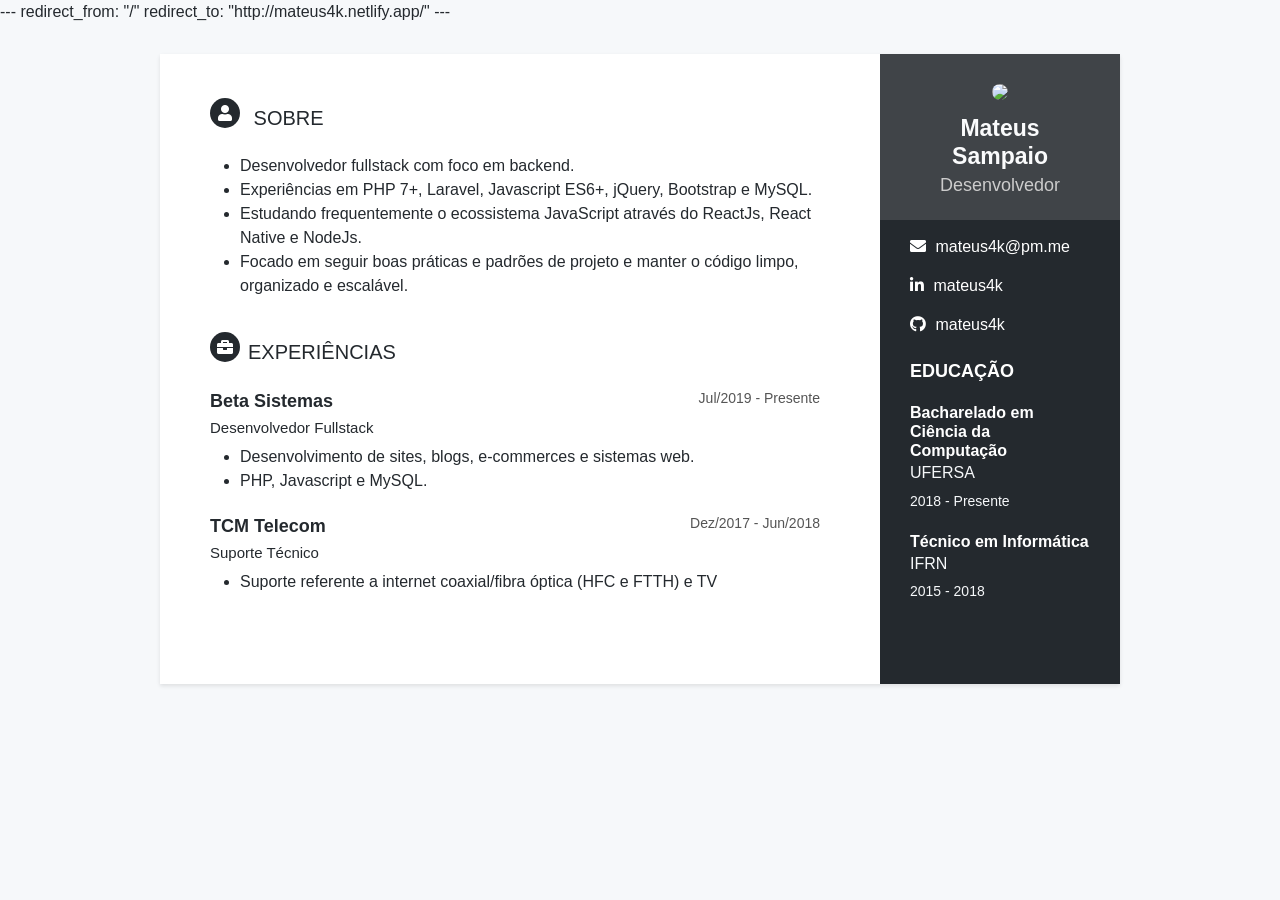
==== commit 3e2bf83a: "Update index.html" ====
--- a/index.html
+++ b/index.html
@@ -1,3 +1,8 @@
+---
+redirect_from: "/"
+redirect_to: "http://mateus4k.netlify.app/"
+---
+
 <!DOCTYPE html>
 <html lang="pt-br">
   <head>
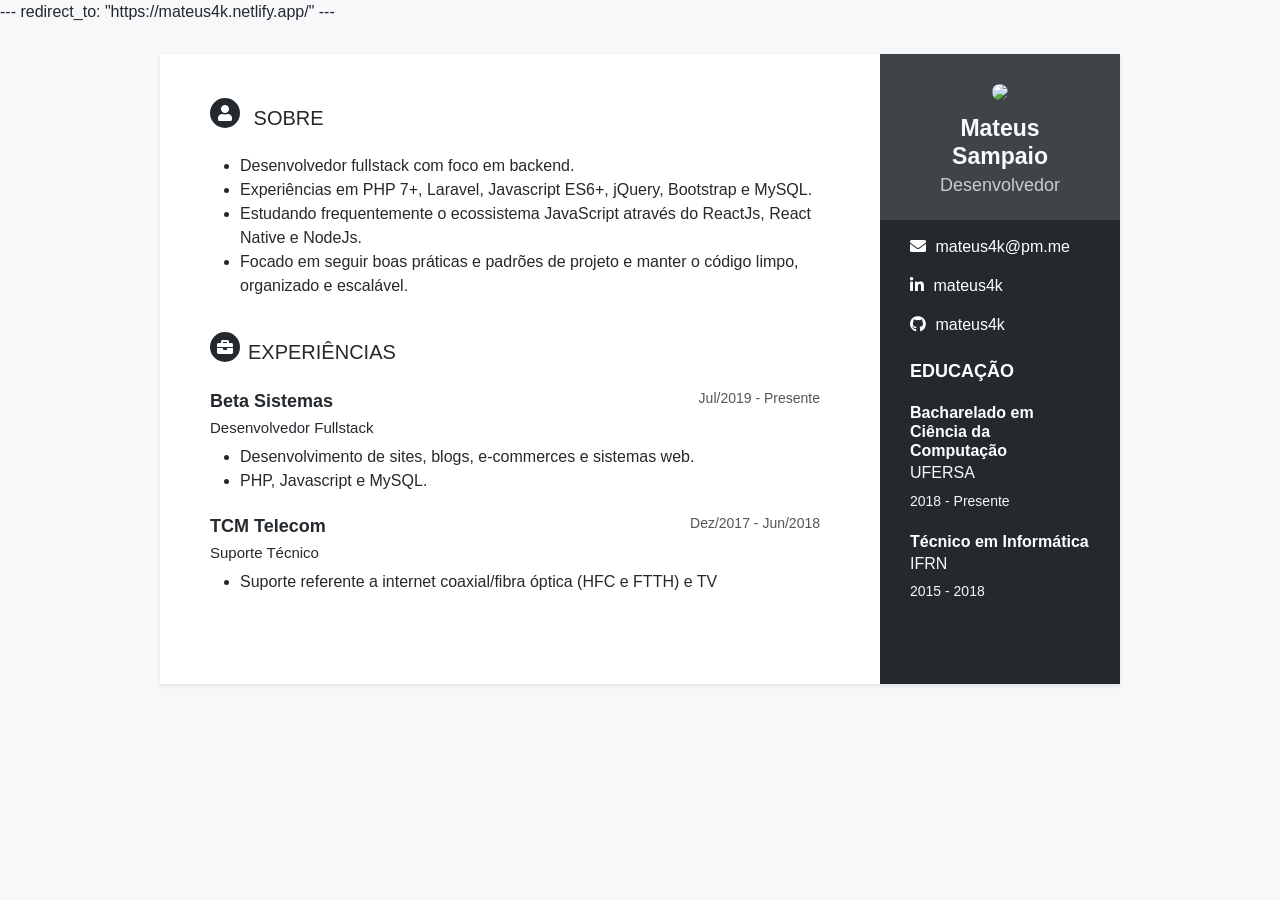
==== commit 70fdf15f: "Update index.html" ====
--- a/index.html
+++ b/index.html
@@ -1,6 +1,5 @@
 ---
-redirect_from: "/"
-redirect_to: "http://mateus4k.netlify.app/"
+redirect_to: "https://mateus4k.netlify.app/"
 ---
 
 <!DOCTYPE html>
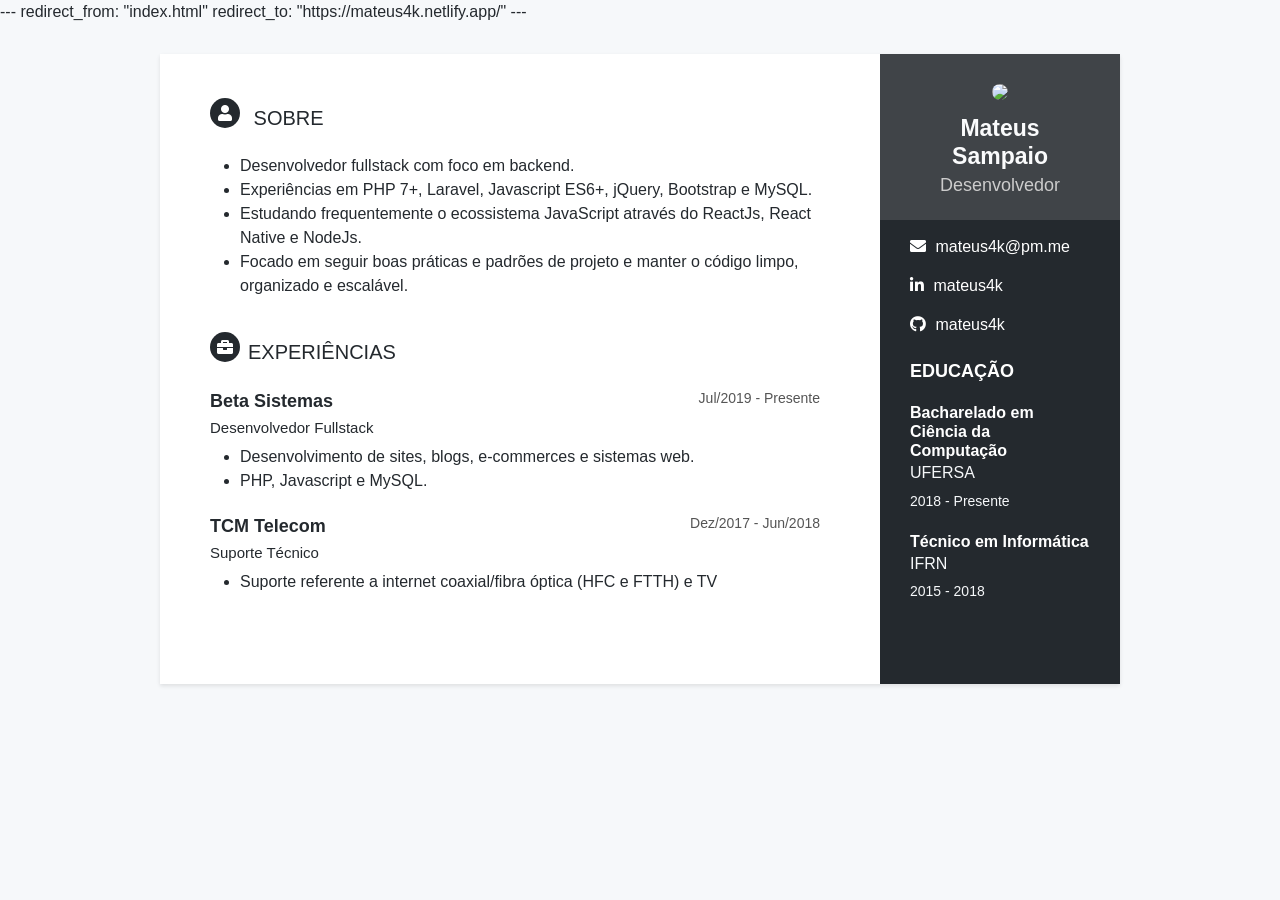
==== commit a4718c43: "Update index.html" ====
--- a/index.html
+++ b/index.html
@@ -1,4 +1,5 @@
 ---
+redirect_from: "index.html"
 redirect_to: "https://mateus4k.netlify.app/"
 ---
 
